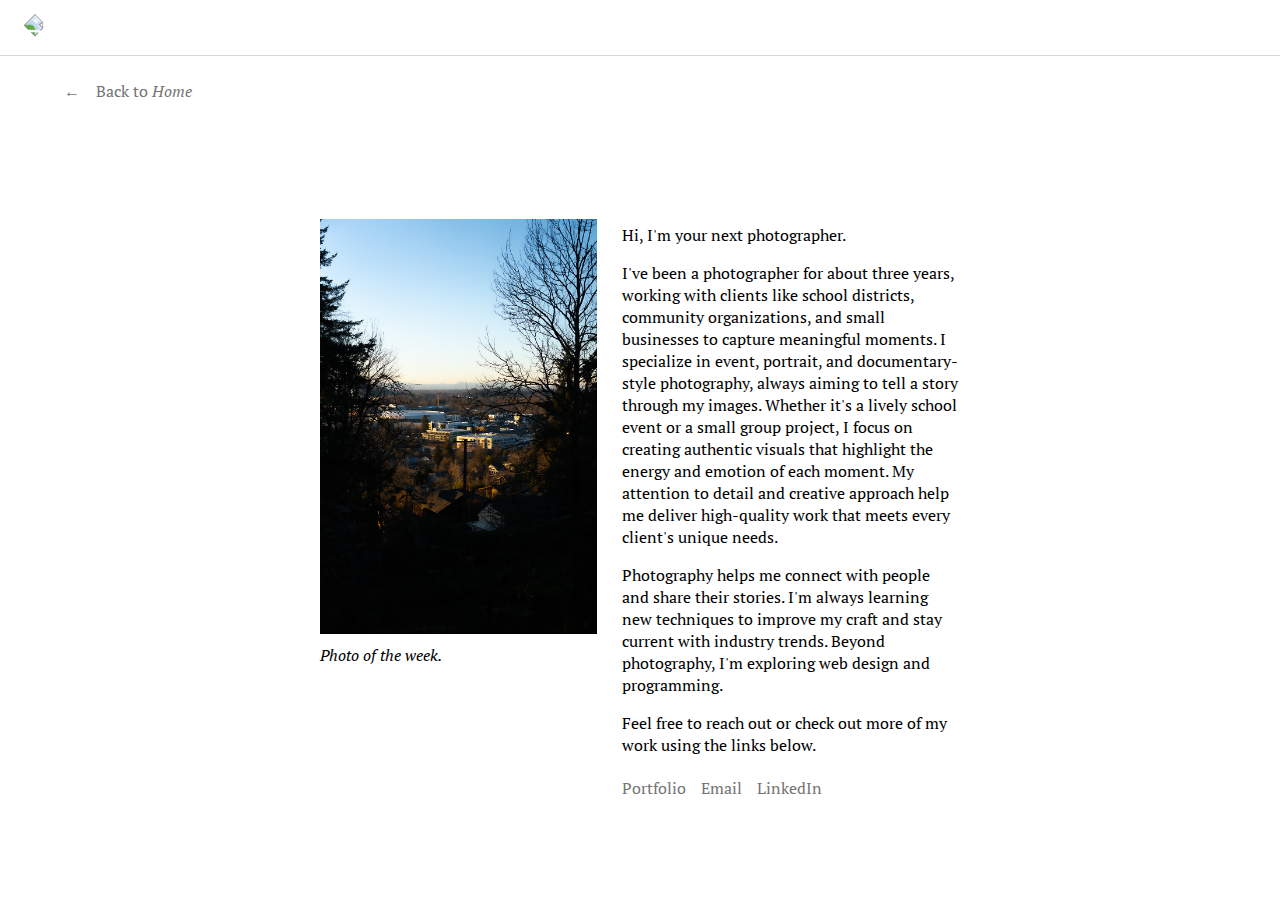
==== about.html @ 052f8e81 "about page mobile update" ====
<!DOCTYPE html>
<html lang="en">
    <head>
        <meta charset="UTF-8">
        <title>Noah Ham</title>
        <link rel="stylesheet" href="styles/style.css">
        <link rel="stylesheet" href="styles/about-style.css">
        <link rel="icon" href="/icons/favicon.png" type="image/png">
    </head>
    <body>
        <nav class="navbar stuck" style="position:fixed">
            <a href="index.html" id="logo-holder"><img src="icons/logo.png" alt="NH Logo" id=logo></a>
        </nav>
        <main>
            <section>
                <a href="index.html" class="back-button"><p>&larr;&emsp;Back to <i>Home</i></p></a>
                <div class="about-container">
                    <div class="about-photo-holder">
                        <img src="images/weekly.jpg" alt="Photo of the week." class="about-photo">
                        <p><i>Photo of the week.</i></p>
                    </div>
                    <div class="about-text-holder">
                        <p> Hi, I'm your next photographer.</p>
                        <p>I've been a photographer for about three years, working with clients like school districts, community organizations, and small businesses to capture meaningful moments. I specialize in event, portrait, and documentary-style photography, always aiming to tell a story through my images. Whether it's a lively school event or a small group project, I focus on creating authentic visuals that highlight the energy and emotion of each moment. My attention to detail and creative approach help me deliver high-quality work that meets every client's unique needs.</p>
                        <p>Photography helps me connect with people and share their stories. I'm always learning new techniques to improve my craft and stay current with industry trends. Beyond photography, I'm exploring web design and programming.</p>
                        <p>Feel free to reach out or check out more of my work using the links below.</p>
                        <div class="link-holder">
                            <a href="https://noahham.com/" class="social-link"><p>Portfolio</p></a>
                            <a href="mailto:noahham25@gmail.com" class="social-link"><p>Email</p></a>
                            <a href="https://www.linkedin.com/in/noah-ham/" class="social-link"><p>LinkedIn</p></a>
                        </div>
                    </div>
                </div>
            </section>
        </main>
    </body>
</html>
---- styles/style.css ----
@import url('https://fonts.googleapis.com/css2?family=PT+Serif:ital,wght@0,400;0,700;1,400;1,700&display=swap');

/* BASIC ELEMENTS */
html {
    scroll-behavior: smooth;
}

body {
    font-family: 'PT Serif', serif;
    margin:0;
    overflow-x: hidden;
}

section {padding-top: 100px;}

footer {
    text-align: center;
    opacity: 0.3;

    margin-top: 200px;
    padding-bottom: 15px;
}

h1 {
    font-size: 1.5rem;
    text-align: center;
    font-weight: 500;
    letter-spacing: 1vw;
}

h2 {
    font-size: 0.75rem;
    text-align: center;
    font-weight: 500;
    letter-spacing: 0.5vw;
    color: #141414;
}

h3 {
    font-size: 1.25rem;
    font-weight: 500;
}

form {
    display: flex;
    flex-wrap: wrap;
    justify-content: center;
    align-items: center;

    margin-top: 40px;
    margin-left: 25vw;
    margin-right: 25vw;
}

.section-header {
    font-size: 1rem;
    margin-bottom: 35px;
}


/* NAVBAR */

#trigger {
    margin-top:100px;
    height: 1px;
}

.navbar {
    display: flex;
    gap: 40px;
    position: sticky;
    width: 100%;
    border-bottom: 1px white solid;

    padding: 10px;
    height: 35px;
    background-color: white;
    top: 0;
    z-index: 10;
}

.nav-link {
    text-decoration: none;
    color: #757575;
    height: 16px;
    transform: translateY(-2px);
    opacity: 0;
    visibility: hidden;

    margin-top: auto;
    margin-bottom: auto;

    transition: all 0.75s;
}

.navbar.stuck .nav-link {
    visibility: visible;
    opacity: 1;
}

.navbar:not(.stuck) .nav-link {
    opacity: 0;
    visibility: hidden;
    transition: all 0.25s;
}

.navbar.stuck {
    border-bottom: 1px #d6d6d6 solid;
    transition: all 0.5s;
}

#logo-holder {
    display: flex;
    justify-content: center;
    transform: translateX(48.5vw);
    width: 20px;
    height: 20px;

    margin-left: 0;
    margin-top: auto;
    margin-bottom: auto;
    transition: all 1s;
    scroll-behavior: smooth;
}

#logo {
    transform: rotate(45deg);
    width: 20px;
    height: 20px;

    transition: all 1.3s;
}

#logo:hover {transform: rotate(315deg);}

.navbar.stuck #logo-holder {
    margin-left: 15px;
    margin-right: 5px;
    transform: translateX(0) rotate(360deg);
}


/* DESCRIPTION SECTION */

.description {
    margin-left: 25vw;
    margin-right: 25vw;
}

.icon-holder {
    margin-top: 50px;
    display:flex;
    gap: 10px;
    width: 50px;

    margin-left: auto;
    margin-right: auto;
}

.icon {
    max-width: 20px;
    opacity: 0.2;

    transition: all 0.5s;
}

.icon:hover {opacity: 0.7; transform: scale(1.05);}


/* PHOTOS SECTION */

.photo {
    width: 100%;
    margin-bottom: 10px;

    transition: all 0.3s;
}

.photo:hover {transform: scale(1.03);}

.image-holder {
    display: flex;
    gap: 10px;

    margin-left: 25vw;
    margin-right: 25vw;
}

.image-column {width: 24vw;}


/* REVIEWS SECTION */

.reviews-holder {
    display: grid;
    gap: 10px 30px;
    grid-template-columns: 1.5fr 1fr;
    grid-template-rows: auto auto;

    margin-left: 25vw;
    margin-right: 25vw;
}


/* PRICING SECTION */

.pricing-holder {
    display: flex;
    gap: 15px;
    flex-wrap: wrap;
    justify-content: left;
    width: 50vw;

    margin-left: auto;
    margin-right: auto;
}

.pricing-card {
    padding-left: 20px;
    padding-right: 20px;

    width: 200px;
    height: 350px;

    border-radius: 5px;
    border: #d6d6d6 1px solid;

    transition: all 0.3s;
}

.pricing-card:hover {transform:translateY(-10px);}


/* NEWSLETTER SECTION */

.input {
    font-family: 'PT Serif', serif;
    font-size: 1rem;
    border: white 1px solid;
    border-radius: 3px;
    outline: none;
    background-color: white;

    padding: 5px;

    transition: all 0.4s ease-in;
}

.input:focus {border: #d6d6d6 1px solid;}

.input:hover {border: #d6d6d6 1px solid;}

#sign-up {
    transition: all 0.5s;

    padding: 5px 10px;
    margin-top: 15px;
}


/* SCROLLBAR */

::-webkit-scrollbar {width: 7px;}

::-webkit-scrollbar-track {background: white;}

::-webkit-scrollbar-thumb {
    background: #B3B3B3;
    border-radius: 5px;
}

::-webkit-scrollbar-thumb:hover {background: #808080;}


/* MEDIA QUERIES */

@media screen and (max-width: 768px) {
    .nav-link{display:none}

    #logo-holder {transform: translateX(45vw);}

    .description {
        margin-left: 10vw;
        margin-right: 10vw;
    }

    .image-holder {
        margin-left: 10vw;
        margin-right: 10vw;
    }

    .image-column {width: 38vw;}

    .reviews-holder {
        margin-left: 10vw;
        margin-right: 10vw;
    }

    .pricing-holder {justify-content: center;}

    .pricing-card {padding-right: 30px;}
}


@media screen and (max-width: 480px) {
    .description {
        margin-left: 7vw;
        margin-right: 7vw;
    }

    .image-holder {
        margin-left: 7vw;
        margin-right: 7vw;
    }

    .image-column {width: 43vw;}

    .reviews-holder {
        margin-left: 7vw;
        margin-right: 7vw;
    }

    .pricing-holder {justify-content: center;}

    .pricing-card {padding-right: 30px;}
}
---- styles/about-style.css ----
p {margin-top: 5px;}

section {padding-top: 75px;}


/* BACK BUTTON */

.back-button {
    display: block;
    width: 130px;
    text-decoration: none;
    color: #757575;
    border-bottom: 1px solid white;

    margin-left: 5vw;
    margin-bottom: 100px;

    transition: all 0.5s;
}

.back-button:hover {color: black;}


/* ABOUT SECTION */

.about-container {
    display: flex;
    gap: 25px;

    margin-left: 25vw;
    margin-right: 25vw;
    padding-bottom: 5px;
}


/* WEEKLY PHOTO */

.about-photo {
    width: 100%;
    transition: all 0.3s;
}

.about-photo:hover {transform: scale(1.03);}

.about-photo-holder {width: 45%;}


/* ABOUT TEXT */

.about-text-holder {width: 55%;}

.link-holder {
    display: flex;
    gap: 15px;
}

.social-link {
    color: #757575;
    text-decoration: none;

    transition: all 0.5s;
}

.social-link:hover {color: black;}


/* MEDIA QUERIES */

@media screen and (max-width: 768px) {
    .about-container {
        flex-direction: column-reverse;
        gap: 30px;

        margin-left: 10vw;
        margin-right: 10vw;
    }

    .about-photo-holder {width: 100%;}
    .about-text-holder {width: 100%;}
}

@media screen and (max-width: 480px) {
    .about-container {
        margin-left: 7vw;
        margin-right: 7vw;
    }
}
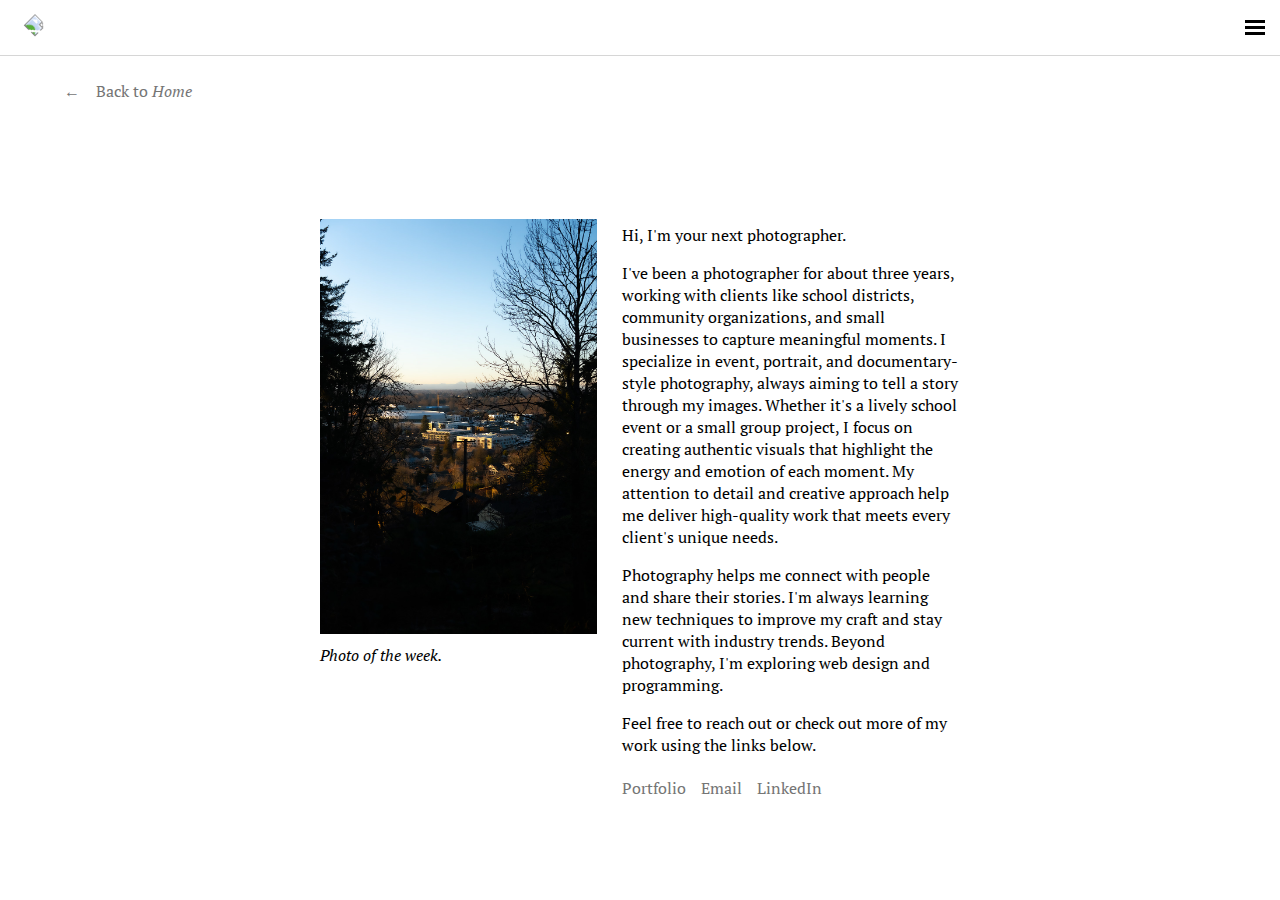
==== commit 467fd3e9: "added hamburger icon (doesn't work yet)" ====
--- a/about.html
+++ b/about.html
@@ -10,6 +10,13 @@
     <body>
         <nav class="navbar stuck" style="position:fixed">
             <a href="index.html" id="logo-holder"><img src="icons/logo.png" alt="NH Logo" id=logo></a>
+            <div class="fixed-icon-holder">
+                <a class="menu-icon-holder">
+                    <div class="menu-bar"></div>
+                    <div class="menu-bar"></div>
+                    <div class="menu-bar"></div>
+                </a>
+            </div>
         </nav>
         <main>
             <section>
--- a/styles/style.css
+++ b/styles/style.css
@@ -139,6 +139,24 @@
     transform: translateX(0) rotate(360deg);
 }
 
+.menu-bar {
+    width: 20px;
+    height: 3px;
+    background-color: black;
+}
+
+.menu-icon-holder {
+    display: flex;
+    flex-direction: column;
+    gap: 3px;
+}
+
+.fixed-icon-holder {
+    position: fixed;
+    top: 20px;
+    right: 15px;
+    z-index: 11;
+}
 
 /* DESCRIPTION SECTION */
 
@@ -267,6 +285,7 @@
 ::-webkit-scrollbar-thumb {
     background: #B3B3B3;
     border-radius: 5px;
+    z-index:1;
 }
 
 ::-webkit-scrollbar-thumb:hover {background: #808080;}
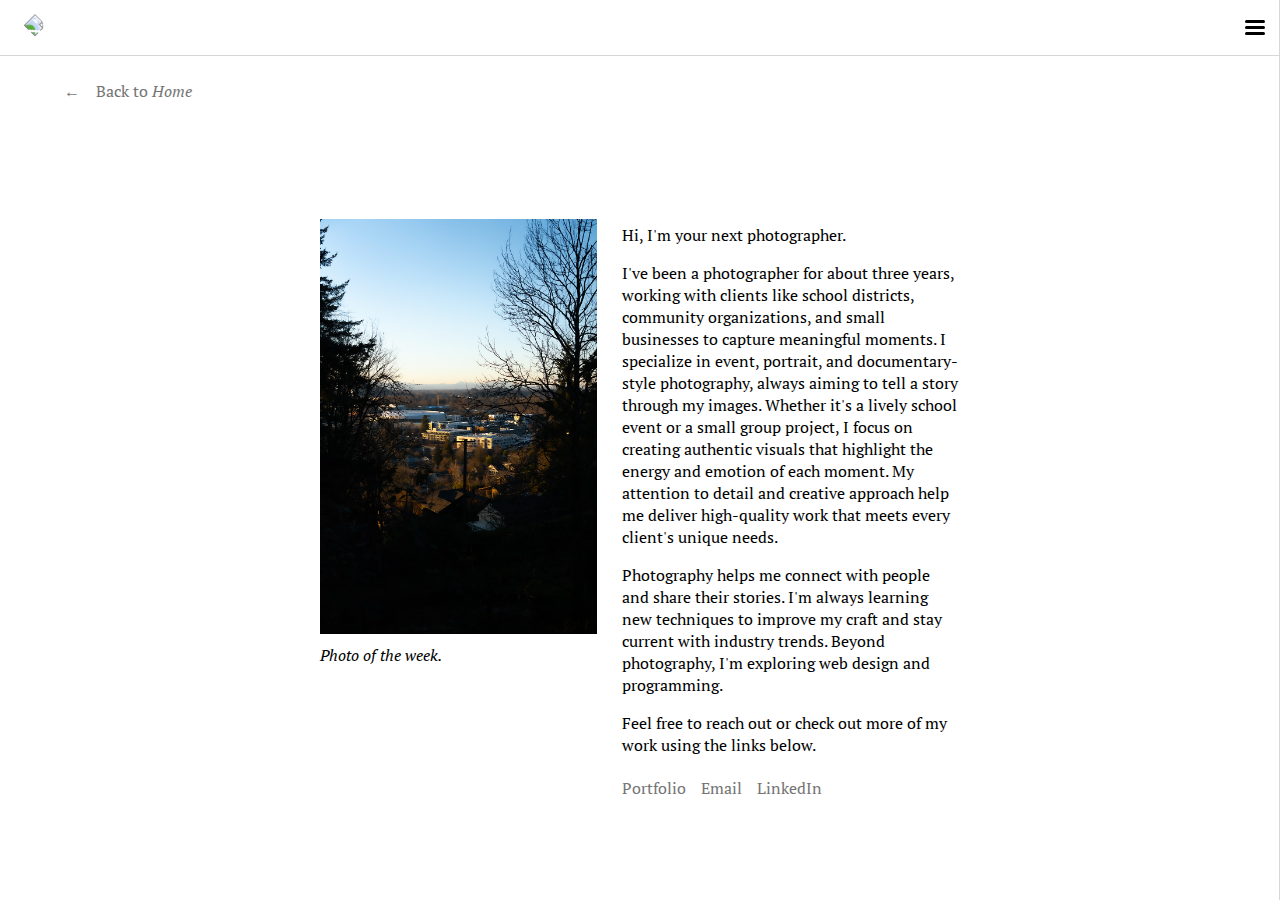
==== commit 5a3c7afc: "sliding menu bar update" ====
--- a/about.html
+++ b/about.html
@@ -18,6 +18,14 @@
                 </a>
             </div>
         </nav>
+        <div id="sliding-menu">
+            <a class="x-holder">
+                <div class="x-line"></div>
+                <div class="x-line"></div>
+            </a>
+            <a href="index.html" class="menu-link">Home</a>
+            <a href="about.html" class="menu-link">About</a>
+        </div>
         <main>
             <section>
                 <a href="index.html" class="back-button"><p>&larr;&emsp;Back to <i>Home</i></p></a>
@@ -40,5 +48,6 @@
                 </div>
             </section>
         </main>
+        <script src="scripts/menu-animation.js"></script>
     </body>
 </html>--- a/styles/style.css
+++ b/styles/style.css
@@ -140,15 +140,17 @@
 }
 
 .menu-bar {
+    width: 100%;
+    height: 3px;
+    border-radius: 5px;
+    background-color: black;
+}
+
+.menu-icon-holder {
     width: 20px;
-    height: 3px;
-    background-color: black;
-}
-
-.menu-icon-holder {
     display: flex;
     flex-direction: column;
-    gap: 3px;
+    gap: 3px 0;
 }
 
 .fixed-icon-holder {
@@ -157,6 +159,67 @@
     right: 15px;
     z-index: 11;
 }
+
+/* SLIDING MENU */
+
+#sliding-menu {
+    position: fixed;
+    top: 0;
+    right: 0;
+    width: 200px;
+    height: 100vh;
+    display: flex;
+    flex-direction: column;
+    background-color: white;
+    gap: 10px;
+    border-left: 1px #d6d6d6 solid;
+    z-index: 11;
+    transform: translateX(200px);
+
+    transition: all 0.3s;
+}
+
+.x-holder {
+    /*border: 1px red solid;*/
+    position: relative;
+    width: 20px;
+    height: 20px;
+
+    margin-left: 80%;
+    margin-top: 20px;
+    margin-bottom: 25px;
+}
+
+.x-line {
+    position: absolute;
+    width: 130%;
+    height: 3px;
+    background-color: black;
+    border-radius: 5px;
+    top: 50%;
+    left: 0;
+}
+
+.x-line:first-child {
+    transform: rotate(45deg);
+}
+
+.x-line:last-child {
+    transform: rotate(-45deg);
+}
+
+.menu-link {
+    text-decoration: none;
+    color: #757575;
+    margin-left: 15%;
+
+    transition: all 0.5s;
+}
+
+.menu-link:hover {
+    color: black;
+}
+
 
 /* DESCRIPTION SECTION */
 
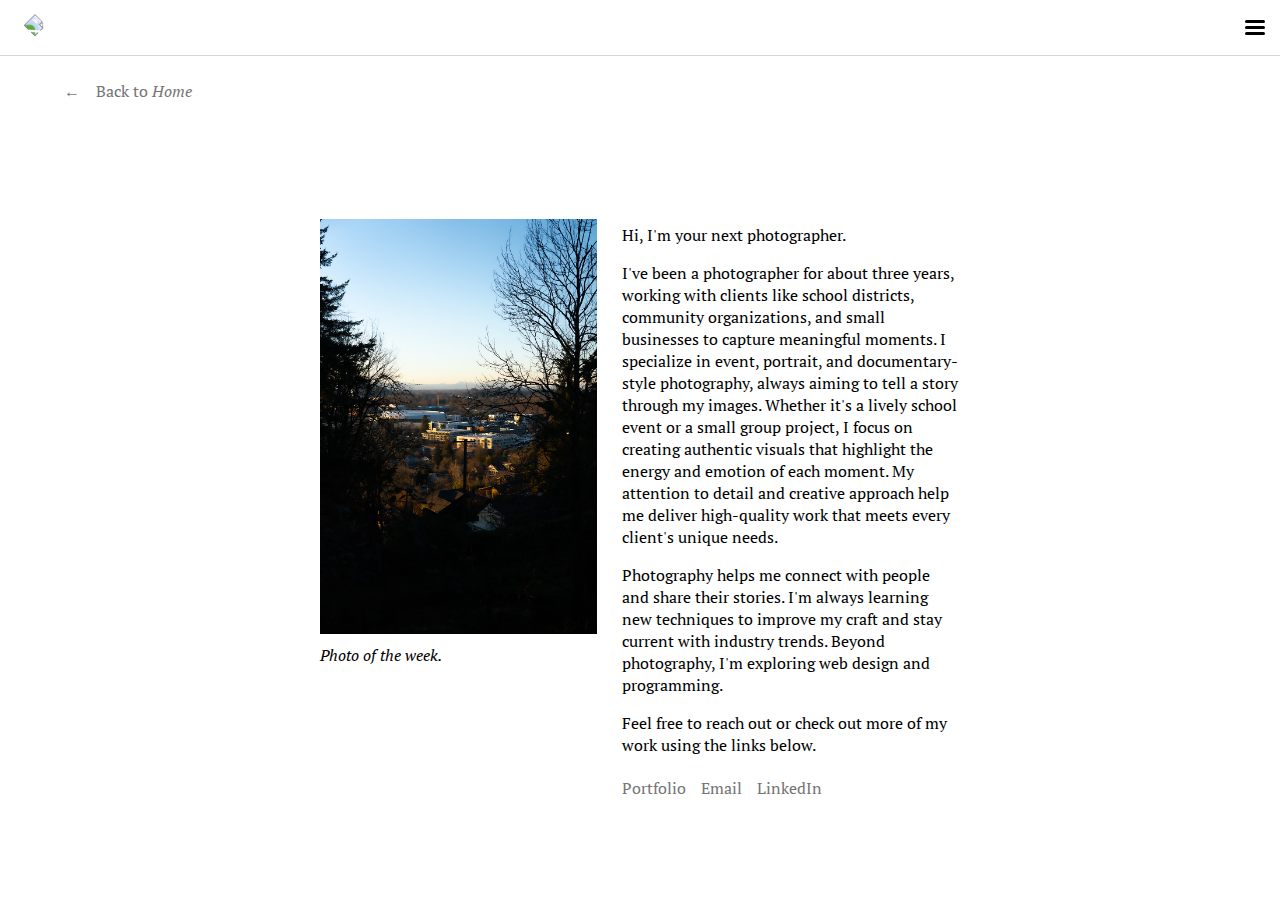
==== commit cdbc6a92: "html validator update" ====
--- a/about.html
+++ b/about.html
@@ -28,6 +28,7 @@
         </div>
         <main>
             <section>
+                <h1 style="display:none">About</h1>
                 <a href="index.html" class="back-button"><p>&larr;&emsp;Back to <i>Home</i></p></a>
                 <div class="about-container">
                     <div class="about-photo-holder">
@@ -40,9 +41,9 @@
                         <p>Photography helps me connect with people and share their stories. I'm always learning new techniques to improve my craft and stay current with industry trends. Beyond photography, I'm exploring web design and programming.</p>
                         <p>Feel free to reach out or check out more of my work using the links below.</p>
                         <div class="link-holder">
-                            <a href="https://noahham.com/" class="social-link"><p>Portfolio</p></a>
-                            <a href="mailto:noahham25@gmail.com" class="social-link"><p>Email</p></a>
-                            <a href="https://www.linkedin.com/in/noah-ham/" class="social-link"><p>LinkedIn</p></a>
+                            <a href="https://noahham.com/" target="_blank" class="social-link"><p>Portfolio</p></a>
+                            <a href="mailto:noahham25@gmail.com" target="_blank" class="social-link"><p>Email</p></a>
+                            <a href="https://www.linkedin.com/in/noah-ham/" target="_blank" class="social-link"><p>LinkedIn</p></a>
                         </div>
                     </div>
                 </div>
--- a/styles/style.css
+++ b/styles/style.css
@@ -93,6 +93,8 @@
     transition: all 0.75s;
 }
 
+.nav-link:hover {color:black;}
+
 .navbar.stuck .nav-link {
     visibility: visible;
     opacity: 1;
@@ -174,7 +176,7 @@
     gap: 10px;
     border-left: 1px #d6d6d6 solid;
     z-index: 11;
-    transform: translateX(200px);
+    transform: translateX(210px);
 
     transition: all 0.3s;
 }
@@ -257,7 +259,7 @@
     transition: all 0.3s;
 }
 
-.photo:hover {transform: scale(1.03);}
+.photo:hover {transform: scale(1.02);}
 
 .image-holder {
     display: flex;
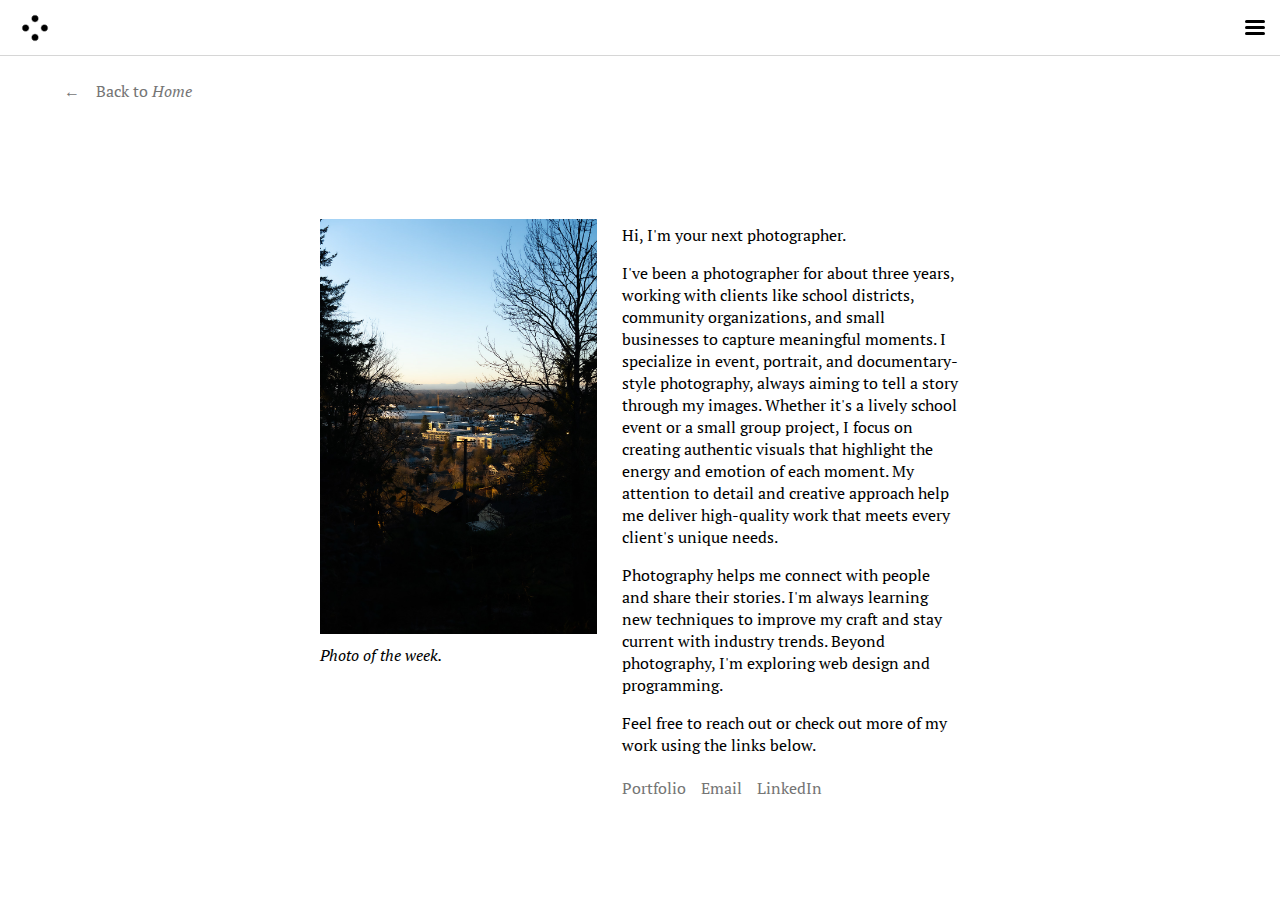
==== commit b22aed29: "file restructuring" ====
--- a/about.html
+++ b/about.html
@@ -5,11 +5,11 @@
         <title>Noah Ham</title>
         <link rel="stylesheet" href="styles/style.css">
         <link rel="stylesheet" href="styles/about-style.css">
-        <link rel="icon" href="/icons/favicon.png" type="image/png">
+        <link rel="icon" href="https://noahham.com/photography/media/icons/favicon.png" type="image/png">
     </head>
     <body>
         <nav class="navbar stuck" style="position:fixed">
-            <a href="index.html" id="logo-holder"><img src="icons/logo.png" alt="NH Logo" id=logo></a>
+            <a href="index.html" id="logo-holder"><img src="media/icons/logo.png" alt="NH Logo" id=logo></a>
             <div class="fixed-icon-holder">
                 <a class="menu-icon-holder">
                     <div class="menu-bar"></div>
@@ -32,7 +32,7 @@
                 <a href="index.html" class="back-button"><p>&larr;&emsp;Back to <i>Home</i></p></a>
                 <div class="about-container">
                     <div class="about-photo-holder">
-                        <img src="images/weekly.jpg" alt="Photo of the week." class="about-photo">
+                        <img src="media/weekly.jpg" alt="Photo of the week." class="about-photo">
                         <p><i>Photo of the week.</i></p>
                     </div>
                     <div class="about-text-holder">
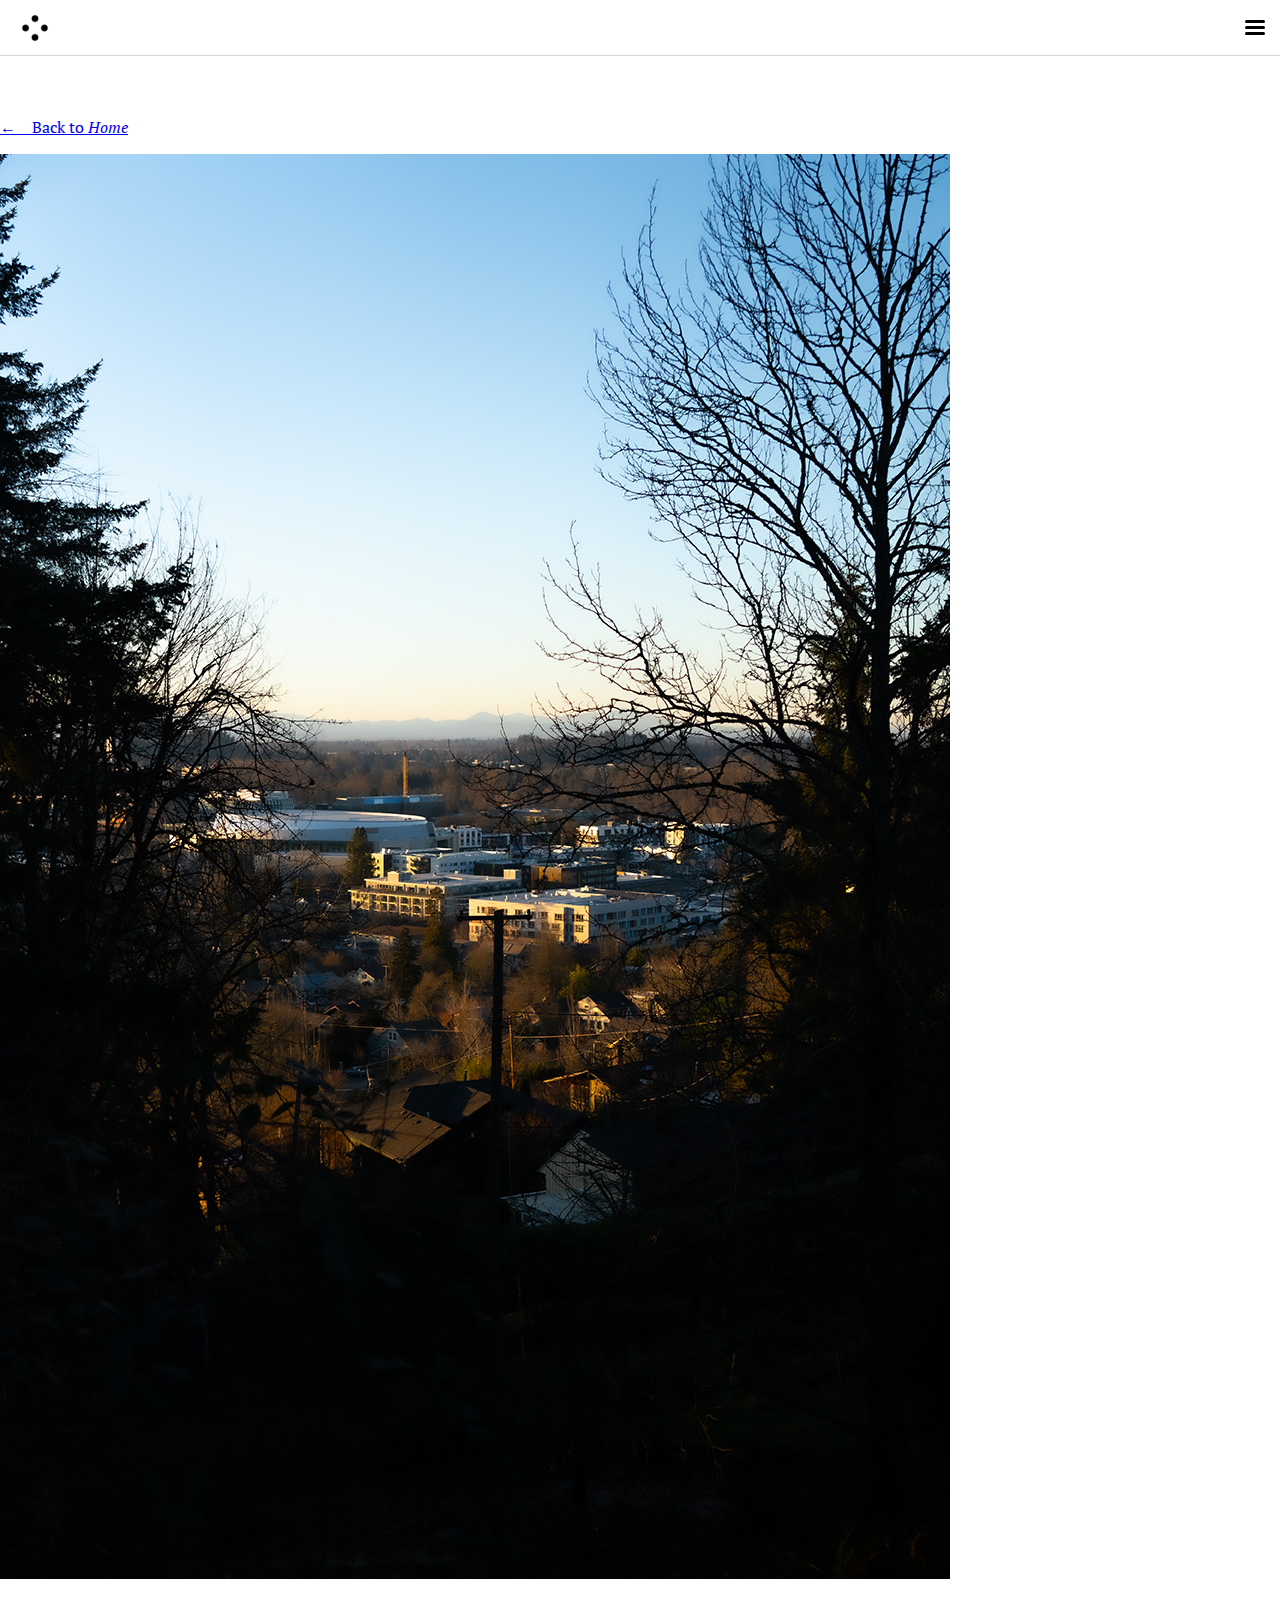
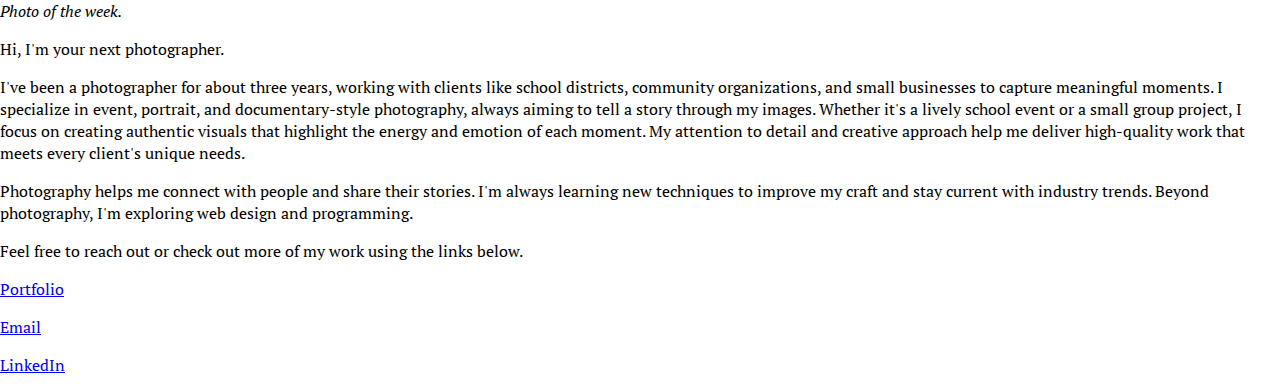
==== commit 4aefb05f: "updated about pages favicon and viewport" ====
--- a/about.html
+++ b/about.html
@@ -2,10 +2,11 @@
 <html lang="en">
     <head>
         <meta charset="UTF-8">
-        <title>Noah Ham</title>
+        <meta name="viewport" content="width=device-width, initial-scale=1.0" />
+        <title>About</title>
         <link rel="stylesheet" href="styles/style.css">
-        <link rel="stylesheet" href="styles/about-style.css">
-        <link rel="icon" href="https://noahham.com/photography/media/icons/favicon.png" type="image/png">
+        <link rel="icon" href="https://noahham.com/photography/media/icons/favicon-dark.png" type="image/png" media="(prefers-color-scheme: dark)">
+        <link rel="icon" href="https://noahham.com/photography/media/icons/favicon-light.png" type="image/png" media="(prefers-color-scheme: light)">
     </head>
     <body>
         <nav class="navbar stuck" style="position:fixed">
--- a/styles/style.css
+++ b/styles/style.css
@@ -114,7 +114,7 @@
 #logo-holder {
     display: flex;
     justify-content: center;
-    transform: translateX(48.5vw);
+    transform: translateX(calc(50vw - 20px));
     width: 20px;
     height: 20px;
 
@@ -160,6 +160,10 @@
     top: 20px;
     right: 15px;
     z-index: 11;
+}
+
+.fixed-icon-holder:hover {
+    cursor: pointer;
 }
 
 /* SLIDING MENU */
@@ -191,6 +195,8 @@
     margin-top: 20px;
     margin-bottom: 25px;
 }
+
+.x-holder:hover {cursor: pointer;}
 
 .x-line {
     position: absolute;
@@ -358,10 +364,8 @@
 
 /* MEDIA QUERIES */
 
-@media screen and (max-width: 768px) {
+@media screen and (max-width: 800px) {
     .nav-link{display:none}
-
-    #logo-holder {transform: translateX(45vw);}
 
     .description {
         margin-left: 10vw;
@@ -376,6 +380,9 @@
     .image-column {width: 38vw;}
 
     .reviews-holder {
+        display: flex;
+        flex-direction: column;
+        gap: 10px;
         margin-left: 10vw;
         margin-right: 10vw;
     }
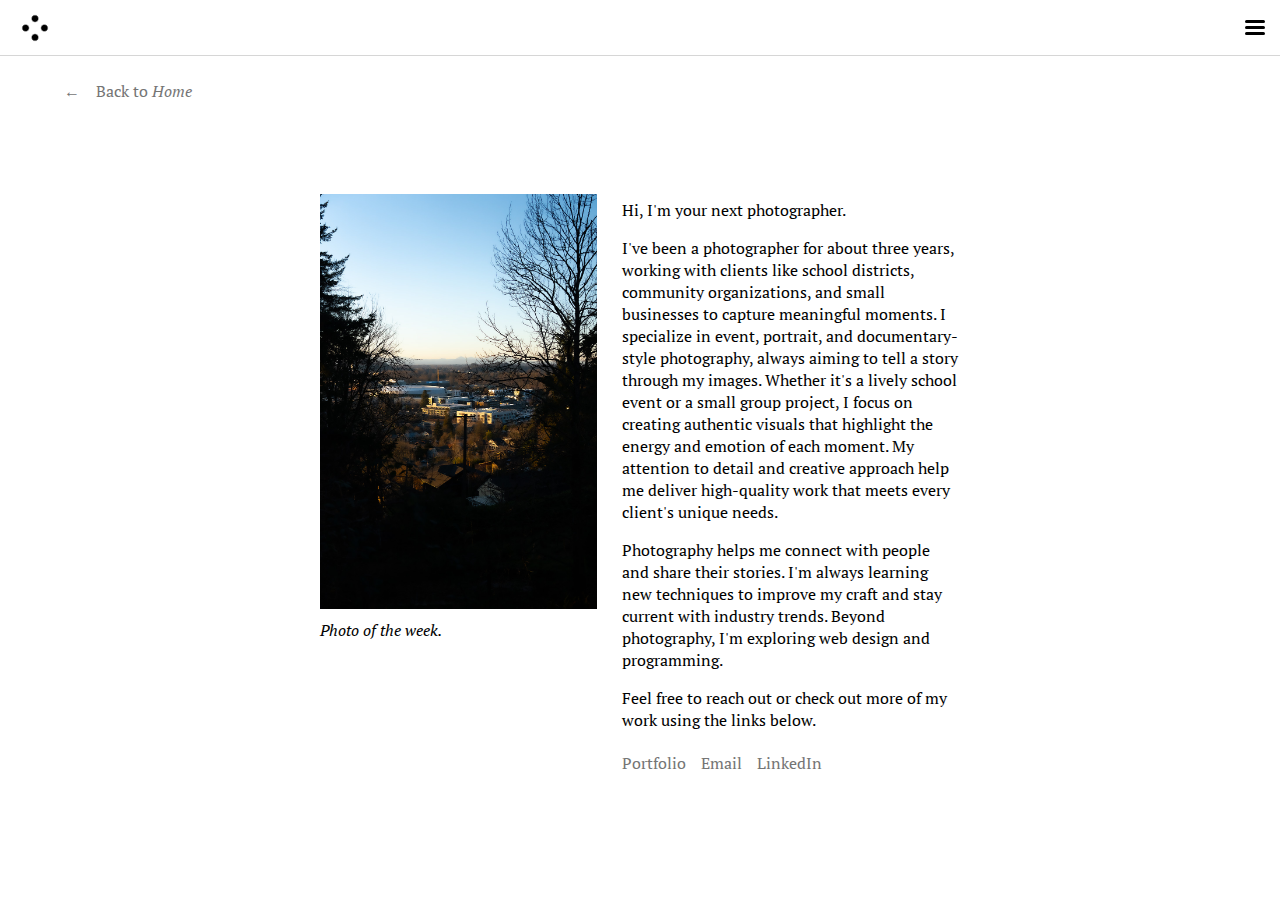
==== commit 12bbc7cf: "forgot to relink stylesheet rip" ====
--- a/about.html
+++ b/about.html
@@ -5,6 +5,7 @@
         <meta name="viewport" content="width=device-width, initial-scale=1.0" />
         <title>About</title>
         <link rel="stylesheet" href="styles/style.css">
+        <link rel="stylesheet" href="styles/about-style.css">
         <link rel="icon" href="https://noahham.com/photography/media/icons/favicon-dark.png" type="image/png" media="(prefers-color-scheme: dark)">
         <link rel="icon" href="https://noahham.com/photography/media/icons/favicon-light.png" type="image/png" media="(prefers-color-scheme: light)">
     </head>
--- a/styles/about-style.css
+++ b/styles/about-style.css
@@ -0,0 +1,87 @@
+p {margin-top: 5px;}
+
+section {padding-top: 75px;}
+
+
+/* BACK BUTTON */
+
+.back-button {
+    display: block;
+    width: 130px;
+    text-decoration: none;
+    color: #757575;
+    border-bottom: 1px solid white;
+
+    margin-left: 5vw;
+    margin-bottom: 75px;
+
+    transition: all 0.5s;
+}
+
+.back-button:hover {color: black;}
+
+
+/* ABOUT SECTION */
+
+.about-container {
+    display: flex;
+    gap: 25px;
+
+    margin-left: 25vw;
+    margin-right: 25vw;
+    padding-bottom: 5px;
+}
+
+
+/* WEEKLY PHOTO */
+
+.about-photo {
+    width: 100%;
+    transition: all 0.3s;
+}
+
+.about-photo:hover {transform: scale(1.02);}
+
+.about-photo-holder {width: 45%;}
+
+
+/* ABOUT TEXT */
+
+.about-text-holder {width: 55%;}
+
+.link-holder {
+    display: flex;
+    gap: 15px;
+}
+
+.social-link {
+    color: #757575;
+    text-decoration: none;
+
+    transition: all 0.5s;
+}
+
+.social-link:hover {color: black;}
+
+
+/* MEDIA QUERIES */
+
+@media screen and (max-width: 768px) {
+    .about-container {
+        flex-direction: column-reverse;
+        gap: 30px;
+
+        margin-left: 10vw;
+        margin-right: 10vw;
+    }
+
+    .about-photo-holder {width: 100%;}
+    .about-text-holder {width: 100%;}
+}
+
+@media screen and (max-width: 480px) {
+    .about-container {
+        margin-left: 7vw;
+        margin-right: 7vw;
+    }
+}